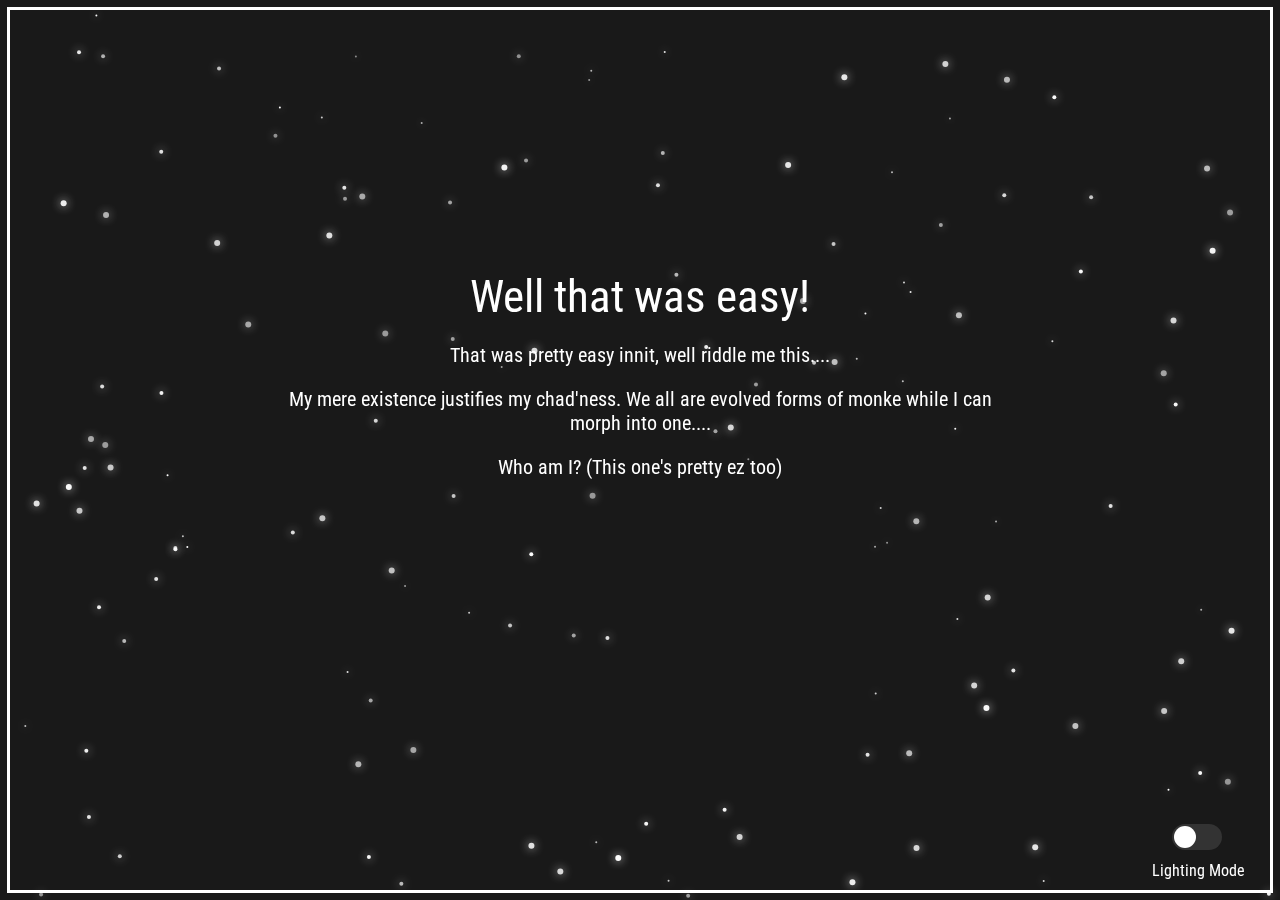
==== 69420.html @ 3f722873 "beta 1.0" ====
<html>
<head>
    <meta charset="UTF-8">
    <meta name="viewport" content="width=device-width, initial-scale=1.0">
    <link rel="stylesheet" href="style.css">

</head>
<body>
    <div class="lightingmode">
        <input type="checkbox" class="checkbox" id="chk" />
        <label class="label" for="chk">
            <div class="ball"></div>
        </label>
    </div>
    <div class="lightclass">Lighting Mode</div>
    <div class="info">
        <p1>Well that was easy!</p1>
        <p>
            That was pretty easy innit, well riddle me this....
        </p>
        <p>
            My mere existence justifies my chad'ness. We all are evolved forms of monke while I can morph into one....
        </p>
        <p>
            Who am I? (This one's pretty ez too)
        </p>

    </div>
    <div id="garb"></div>
</body>
<script src="lightingmode.js"></script>
<script src="anticheat.js"></script>
<script src="dots.js"></script>




</html>
---- style.css ----
@import url('https://fonts.googleapis.com/css2?family=Roboto+Condensed:wght@300&display=swap');

* {
    box-sizing: border-box;
}

p1{
    font-size: 45px;
    padding: 60px;
    margin: 30px;
}

body {
    background-color: rgb(25, 25, 25);
    display: flex;
    align-content: center;
    font-color: black;
    padding-top: 10px;
    justify-content: center;
    height: 100vh;
    width: 100vw;
    margin: 0;
    transition: background 0.3s linear;
    color: #ffffff;
    outline: 3px solid #ffffff;
    outline-offset: -10px;
}

body.dark {
    background: #ffffff;
    color: #000000;
    outline: 3px solid #000000;
}

.garb1{
    position: absolute;
    max-width: 800px;
    max-height: 1500px;
}

.canvasBackground {
    position: absolute;
    max-width: 800px;
    max-height: 1500px;
}

.lightclass {
    position: absolute;
    bottom: 20;
    right: 35;
}


.emboss-txt {
    font-size: 60px;
    position: absolute;
    letter-spacing: 5px;
    opacity: 1;
    top: 55px;
    font-weight: bolder;
    color: rgb(207,207,207);
    transition: ease-in 8s;
    text-shadow: 2px 5px 2px rgb(167,167,167), 1px 1px 120px rgba(255,255,255,0.9);
    animation: cycle2 0.5s linear infinite;
    /*0px 0px 1px rgb(167,167,167),
                0px 1px 1px rgb(167,167,167),
                0px 2px 1px rgb(167,167,167)
                1px 1px 1px rgb(167,167,167),
                1px 2px 1px rgb(167,167,167),
                1px 3px 1px rgb(167,167,167),
                
                2px 2px 1px rgb(167,167,167),
                2px 3px 1px rgb(167,167,167),
                2px 4px 1px rgb(167,167,167),
                1px 1px 120px rgba(255,255,255,0.5);
                /*3d layers*/
}

@keyframes cycle2 {
    0% {
        transform: translate(5px, 5px) rotate(0deg);
    }

    10% {
        transform: translate(-5px, -7px) rotate(-2deg);
    }

    20% {
        transform: translate(-8px, 3px) rotate(1deg);
    }

    30% {
        transform: translate(6px, 7px) rotate(0deg);
    }

    40% {
        transform: translate(5px, -5px) rotate(1deg);
    }

    50% {
        transform: translate(-3px, 2px) rotate(-2deg);
    }

    60% {
        transform: translate(-6px, 5px) rotate(0deg);
    }

    70% {
        transform: translate(4px, 7px) rotate(-1deg);
    }

    80% {
        transform: translate(-5px, -5px) rotate(2deg);
    }

    90% {
        transform: translate(3px, 5px) rotate(0deg);
    }
}

.emboss-txt::after {
    content: "Happy Birthday!";
    font-size: 60px;
    letter-spacing: 5px;
    position: absolute;
    top: 0;
    left: 0;
    text-shadow: 0px 0px 100px rgba(11,124,199,0.9);
    animation: cycle 0.5s linear infinite;
}

@keyframes cycle {
    0% {
        text-shadow: 0px 0px 100px rgba(11,124,199,0.9);
        transform: translate(5px, 5px) rotate(0deg);
    }

    10% {
        transform: translate(-5px, -7px) rotate(-2deg);
    }

    20% {
        text-shadow: 0px 0px 100px rgba(168,11,199,0.9);
        transform: translate(-8px, 3px) rotate(1deg);
    }

    30% {
        transform: translate(6px, 7px) rotate(0deg);
    }

    40% {
        text-shadow: 0px 0px 100px rgba(11,199,96,0.9);
        transform: translate(5px, -5px) rotate(1deg);
    }

    50% {
        transform: translate(-3px, 2px) rotate(-2deg);
    }

    60% {
        text-shadow: 0px 0px 100px rgba(199,11,11,0.9);
        transform: translate(-6px, 5px) rotate(0deg);
    }

    70% {
        transform: translate(4px, 7px) rotate(-1deg);
    }

    80% {
        text-shadow: 0px 0px 100px rgba(199,96,11,0.9);
        transform: translate(-5px, -5px) rotate(2deg);
    }

    90% {
        transform: translate(3px, 5px) rotate(0deg);
    }
}



.info {
    justify-content: center;
    align-items: center;
    text-align: center;
    position: absolute;
    max-height: 500px;
    max-width: 750px;
    top: 30%;
    margin-left: 6px;
    margin-right: 6px;
    font-size: 20px;
}

.checkbox {
    opacity: 0;
    position: absolute;
}

.label {
    background-color: #333;
    position: absolute;
    right: 45.5;
    bottom: 50;
    border-radius: 50px;
    cursor: pointer;
    display: flex;
    padding-top: 10px;
    padding-bottom: 10px;
    align-items: center;
    margin-right: 1%;
    justify-content: center;
    height: 26px;
    width: 50px;
    transform: scale(1);
}

.hint1{
    color: black;
}

.Heading {
    font-size: 55;
    position: absolute;
    top: 50px;
}


.label .ball {
    background-color: #fff;
    border-radius: 50%;
    position: absolute;
    text-align: center;
    color: #000000;
    top: 2px;
    left: 2px;
    height: 22px;
    width: 22px;
    transform: translateX(0px);
    transition: transform 0.2s linear;
}

.checkbox:checked + .label .ball {
    transform: translateX(24px);
}


.fa-moon {
    color: #f1c40f;
}

.fa-sun {
    color: #f39c12;
}

button:hover {
    cursor: pointer;
}

div {
    font-family: 'Roboto Condensed', sans-serif;
    align-items: center;
}
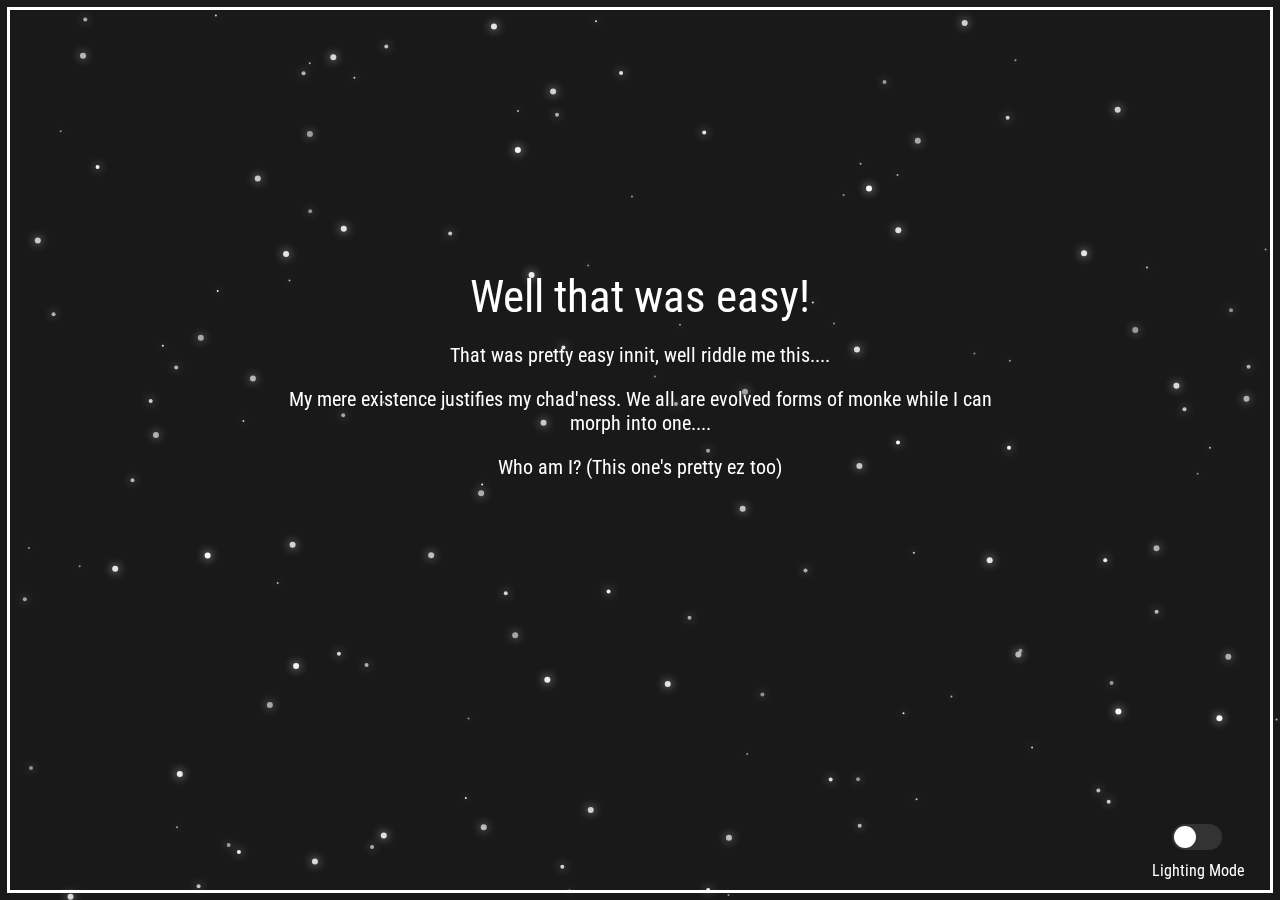
==== commit 7dc002d5: "beta 1.02" ====
--- a/69420.html
+++ b/69420.html
@@ -3,6 +3,8 @@
     <meta charset="UTF-8">
     <meta name="viewport" content="width=device-width, initial-scale=1.0">
     <link rel="stylesheet" href="style.css">
+    <title>Happi Birthday uwu</title>
+    <link rel="icon" type="image/x-icon" href="https://cdn.discordapp.com/attachments/775944283039203359/1050271903748726815/2Q.png">
 
 </head>
 <body>
